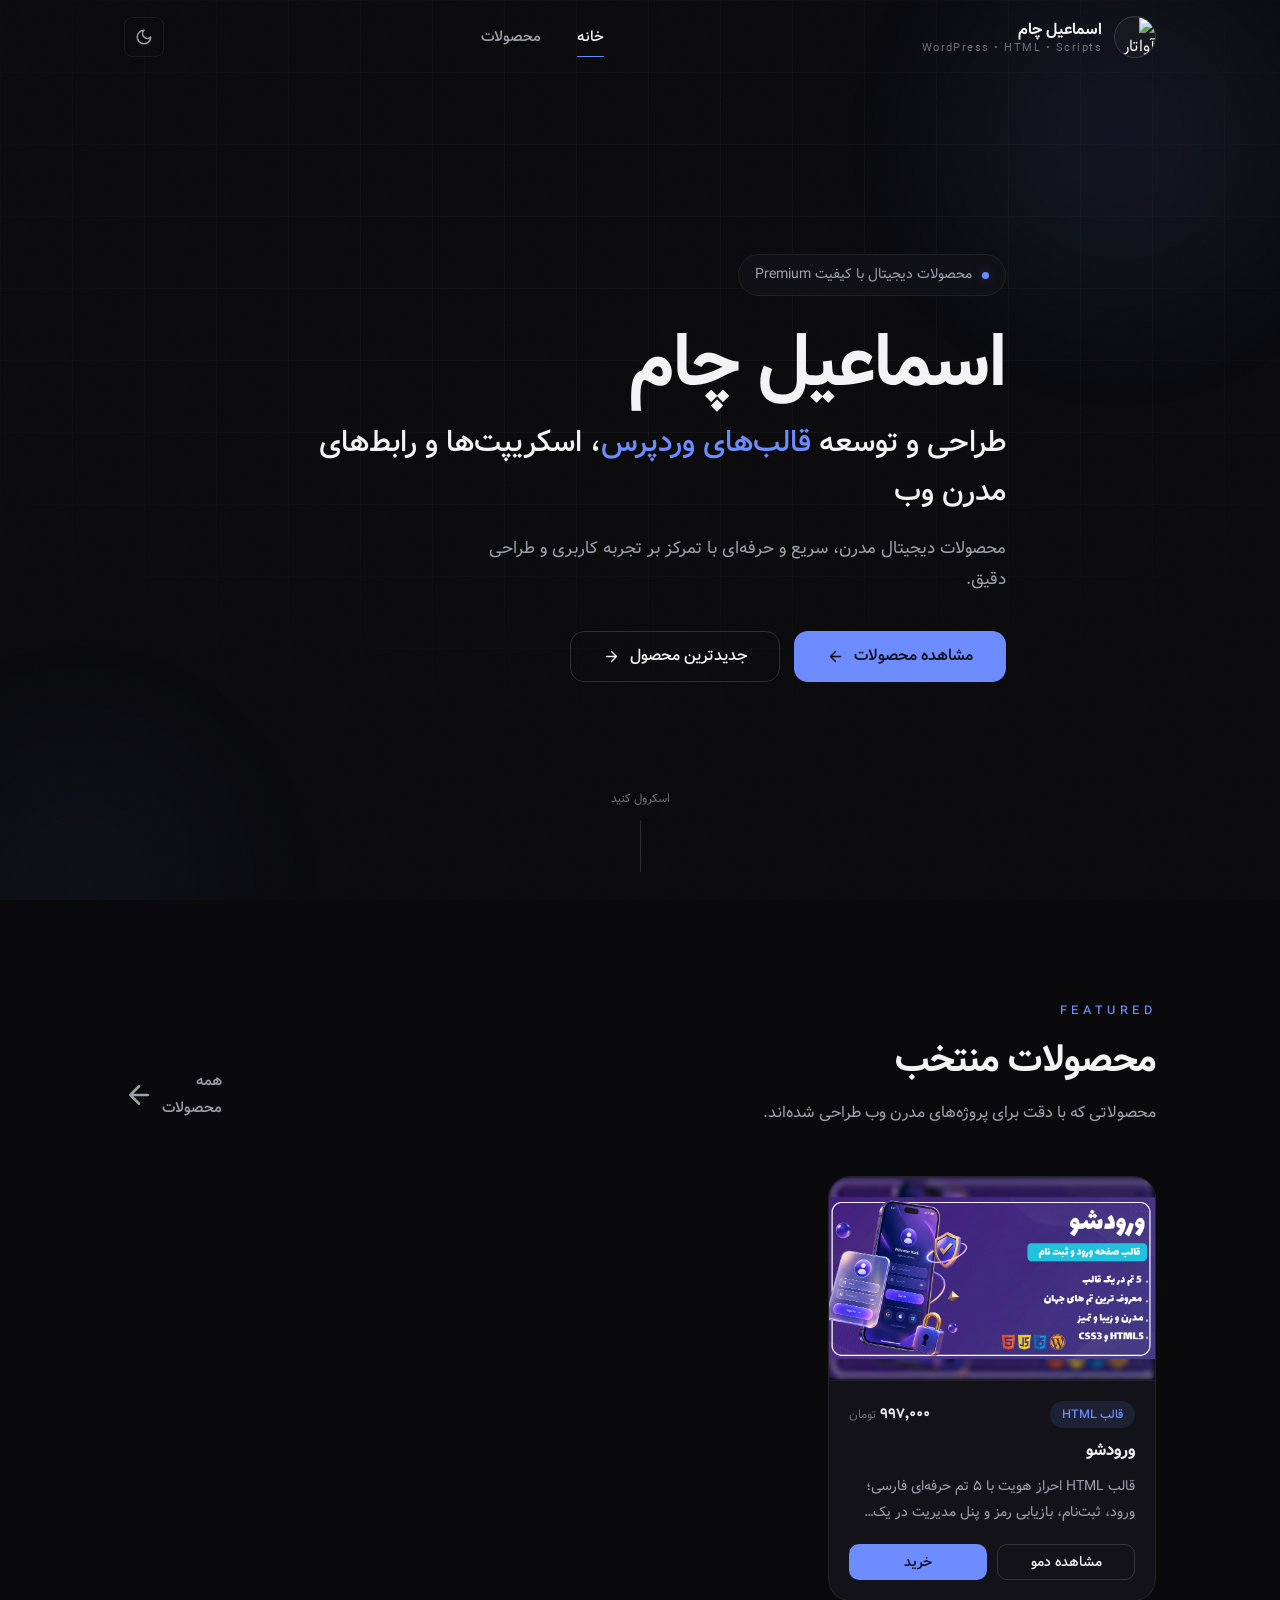
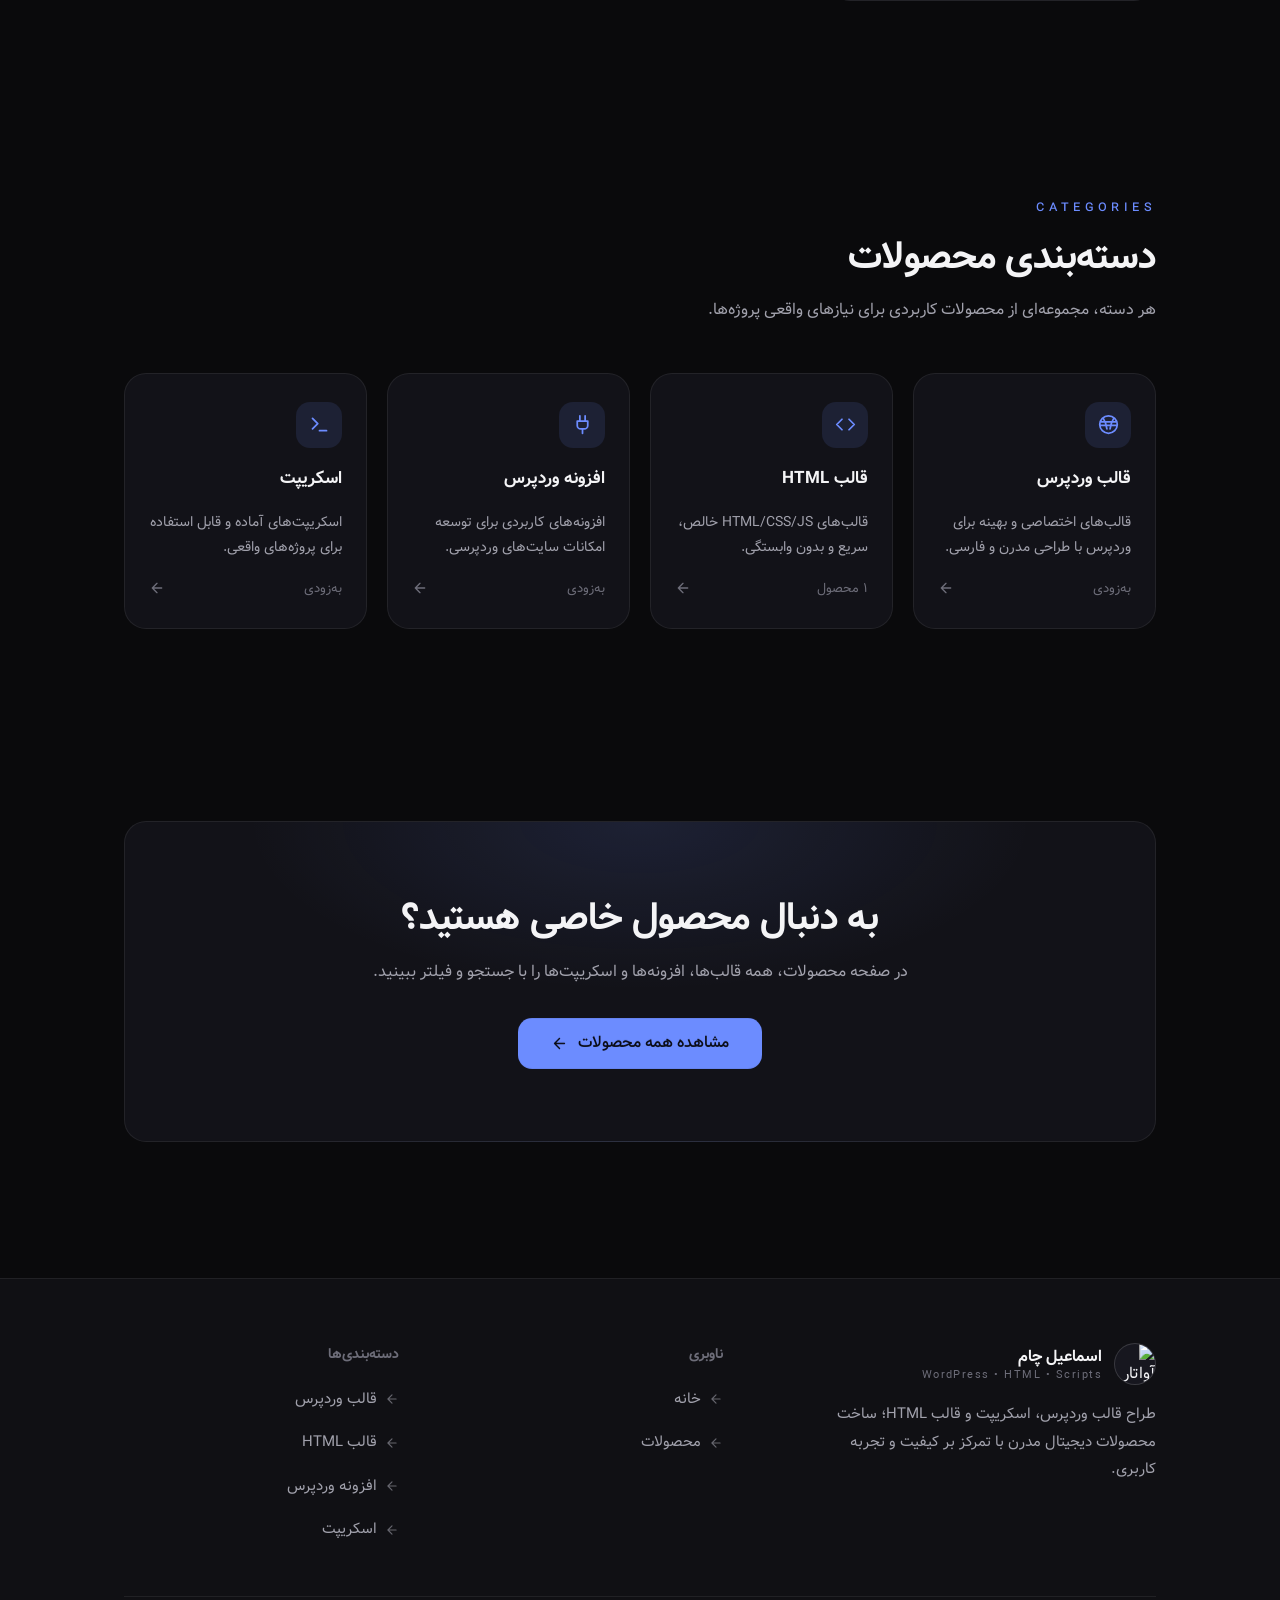
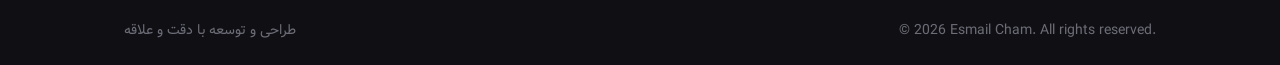
==== index.html @ dacc4146 "Add files via upload" ====
<!DOCTYPE html>
<html lang="fa" dir="rtl" class="no-js">
<head>
  <meta charset="UTF-8">
  <meta name="viewport" content="width=device-width, initial-scale=1.0">
  <title>اسماعیل چام | طراحی قالب وردپرس، قالب HTML و اسکریپت</title>
  <meta name="description" content="اسماعیل چام، طراح و توسعه‌دهنده قالب‌های وردپرس، قالب‌های HTML و اسکریپت‌های حرفه‌ای. محصولات دیجیتال مدرن، سریع و دقیق با تمرکز بر تجربه کاربری.">
  <meta name="keywords" content="قالب وردپرس, قالب HTML, اسکریپت, افزونه وردپرس, اسماعیل چام">
  <link rel="canonical" href="./index.html">

  <meta property="og:type" content="website">
  <meta property="og:title" content="اسماعیل چام | طراحی قالب وردپرس، قالب HTML و اسکریپت">
  <meta property="og:description" content="محصولات دیجیتال مدرن، سریع و حرفه‌ای با تمرکز بر تجربه کاربری و طراحی دقیق.">
  <meta name="twitter:card" content="summary">
  <meta name="twitter:title" content="اسماعیل چام | طراحی قالب وردپرس، قالب HTML و اسکریپت">
  <meta name="twitter:description" content="محصولات دیجیتال مدرن، سریع و حرفه‌ای با تمرکز بر تجربه کاربری و طراحی دقیق.">

  <link rel="icon" href="favicon.ico" sizes="any">
  <link rel="icon" href="assets/icons/favicon.svg" type="image/svg+xml">

  <link rel="stylesheet" href="css/main.css">
  <link rel="stylesheet" href="css/components.css">
  <link rel="stylesheet" href="css/animations.css">
  <link rel="stylesheet" href="css/responsive.css">
</head>
<body>
  <a class="skip-link" href="#main">پرش به محتوای اصلی</a>

  <!-- Loader -->
  <div class="loader" id="loader" aria-hidden="true">
    <div class="loader-logo">
      <span class="mark">ESMAIL CHAM</span>
      <span class="bar"></span>
    </div>
  </div>

  <!-- Header -->
  <header class="site-header">
    <div class="container header-inner">
      <a class="brand" href="index.html" aria-label="اسماعیل چام — صفحه اصلی">
        <span class="brand-avatar">
          <img src="https://uploadkon.ir/uploads/c16e01_26profil.png" alt="آواتار اسماعیل چام" width="42" height="42">
        </span>
        <span class="brand-text">
          <span class="brand-name">اسماعیل چام</span>
          <span class="brand-tag">WordPress &bull; HTML &bull; Scripts</span>
        </span>
      </a>

      <nav class="nav" aria-label="ناوبری اصلی">
        <a class="nav-link" href="index.html" aria-current="page">خانه</a>
        <a class="nav-link" href="products.html">محصولات</a>
      </nav>

      <div class="header-actions">
        <button class="icon-btn theme-toggle" data-theme-toggle aria-label="تغییر حالت روشن و تاریک">
          <svg class="icon-moon" viewBox="0 0 24 24" fill="none" stroke="currentColor" stroke-width="2" stroke-linecap="round" stroke-linejoin="round"><path d="M12 3a6 6 0 0 0 9 9 9 9 0 1 1-9-9Z"/></svg>
          <svg class="icon-sun" viewBox="0 0 24 24" fill="none" stroke="currentColor" stroke-width="2" stroke-linecap="round" stroke-linejoin="round"><circle cx="12" cy="12" r="4"/><path d="M12 2v2M12 20v2M4.9 4.9l1.4 1.4M17.7 17.7l1.4 1.4M2 12h2M20 12h2M4.9 19.1l1.4-1.4M17.7 6.3l1.4-1.4"/></svg>
        </button>
        <button class="icon-btn burger" id="burgerBtn" aria-label="باز کردن منو" aria-expanded="false" aria-controls="mobileMenu">
          <svg viewBox="0 0 24 24" fill="none" stroke="currentColor" stroke-width="2" stroke-linecap="round"><path d="M4 7h16M4 12h16M4 17h10"/></svg>
        </button>
      </div>
    </div>
  </header>

  <!-- Mobile menu -->
  <div class="mobile-menu" id="mobileMenu" role="dialog" aria-modal="true" aria-label="منوی موبایل">
    <button class="icon-btn" id="menuClose" aria-label="بستن منو">
      <svg viewBox="0 0 24 24" fill="none" stroke="currentColor" stroke-width="2" stroke-linecap="round"><path d="M18 6 6 18M6 6l12 12"/></svg>
    </button>
    <nav aria-label="ناوبری موبایل">
      <a class="m-link" style="--i:1" href="index.html" aria-current="page">خانه
        <svg viewBox="0 0 24 24" fill="none" stroke="currentColor" stroke-width="2" stroke-linecap="round" stroke-linejoin="round"><path d="M19 12H5M12 19l-7-7 7-7"/></svg>
      </a>
      <a class="m-link" style="--i:2" href="products.html">محصولات
        <svg viewBox="0 0 24 24" fill="none" stroke="currentColor" stroke-width="2" stroke-linecap="round" stroke-linejoin="round"><path d="M19 12H5M12 19l-7-7 7-7"/></svg>
      </a>
    </nav>
    <div class="mobile-menu-footer">
      <span>WordPress &bull; HTML &bull; Scripts</span>
      <span>&copy; 2026 Esmail Cham</span>
    </div>
  </div>

  <main id="main">
    <!-- Hero -->
    <section class="hero">
      <div class="hero-bg" aria-hidden="true"></div>
      <div class="hero-orb hero-orb--1" aria-hidden="true"></div>
      <div class="hero-orb hero-orb--2" aria-hidden="true"></div>

      <div class="container hero-inner">
        <span class="hero-kicker"><span class="dot"></span> محصولات دیجیتال با کیفیت Premium</span>
        <h1 class="hero-title">اسماعیل چام</h1>
        <p class="hero-headline">طراحی و توسعه <span class="accent">قالب‌های وردپرس</span>، اسکریپت‌ها و رابط‌های مدرن وب</p>
        <p class="hero-desc">محصولات دیجیتال مدرن، سریع و حرفه‌ای با تمرکز بر تجربه کاربری و طراحی دقیق.</p>
        <div class="hero-cta">
          <a class="btn btn-primary btn-lg" href="products.html">
            مشاهده محصولات
            <svg viewBox="0 0 24 24" fill="none" stroke="currentColor" stroke-width="2" stroke-linecap="round" stroke-linejoin="round"><path d="M19 12H5M12 19l-7-7 7-7"/></svg>
          </a>
          <a class="btn btn-ghost btn-lg" href="products.html">
            جدیدترین محصول
            <svg viewBox="0 0 24 24" fill="none" stroke="currentColor" stroke-width="2" stroke-linecap="round" stroke-linejoin="round"><path d="M5 12h14M12 5l7 7-7 7"/></svg>
          </a>
        </div>
      </div>

      <div class="hero-scroll" aria-hidden="true">
        <span>اسکرول کنید</span>
        <span class="line"></span>
      </div>
    </section>

    <!-- Featured products -->
    <section class="section" id="featured">
      <div class="container">
        <div class="section-head">
          <div class="section-head-text">
            <span class="kicker">Featured</span>
            <h2 class="section-title split-heading">محصولات منتخب</h2>
            <p class="section-desc">محصولاتی که با دقت برای پروژه‌های مدرن وب طراحی شده‌اند.</p>
          </div>
          <a class="section-link" href="products.html">
            همه محصولات
            <svg viewBox="0 0 24 24" fill="none" stroke="currentColor" stroke-width="2" stroke-linecap="round" stroke-linejoin="round"><path d="M19 12H5M12 19l-7-7 7-7"/></svg>
          </a>
        </div>
        <div class="products-grid" id="featuredGrid" data-reveal-group></div>
      </div>
    </section>

    <!-- Categories -->
    <section class="section" id="categories">
      <div class="container">
        <div class="section-head">
          <div class="section-head-text">
            <span class="kicker">Categories</span>
            <h2 class="section-title split-heading">دسته‌بندی محصولات</h2>
            <p class="section-desc">هر دسته، مجموعه‌ای از محصولات کاربردی برای نیازهای واقعی پروژه‌ها.</p>
          </div>
        </div>
        <div class="categories-grid" id="categoriesGrid" data-reveal-group></div>
      </div>
    </section>

    <!-- CTA band -->
    <section class="section" id="more">
      <div class="container">
        <div class="cta-band" data-reveal>
          <h2 class="section-title split-heading">به دنبال محصول خاصی هستید؟</h2>
          <p class="section-desc">در صفحه محصولات، همه قالب‌ها، افزونه‌ها و اسکریپت‌ها را با جستجو و فیلتر ببینید.</p>
          <div class="hero-cta">
            <a class="btn btn-primary btn-lg" href="products.html">
              مشاهده همه محصولات
              <svg viewBox="0 0 24 24" fill="none" stroke="currentColor" stroke-width="2" stroke-linecap="round" stroke-linejoin="round"><path d="M19 12H5M12 19l-7-7 7-7"/></svg>
            </a>
          </div>
        </div>
      </div>
    </section>
  </main>

  <!-- Footer -->
  <footer class="site-footer">
    <div class="container">
      <div class="footer-grid">
        <div class="footer-brand">
          <a class="brand" href="index.html">
            <span class="brand-avatar">
              <img src="https://uploadkon.ir/uploads/c16e01_26profil.png" alt="آواتار اسماعیل چام" width="42" height="42" loading="lazy">
            </span>
            <span class="brand-text">
              <span class="brand-name">اسماعیل چام</span>
              <span class="brand-tag">WordPress &bull; HTML &bull; Scripts</span>
            </span>
          </a>
          <p class="footer-desc">طراح قالب وردپرس، اسکریپت و قالب HTML؛ ساخت محصولات دیجیتال مدرن با تمرکز بر کیفیت و تجربه کاربری.</p>
        </div>
        <div>
          <h3 class="footer-title">ناوبری</h3>
          <ul class="footer-list">
            <li><a href="index.html">
              <svg viewBox="0 0 24 24" fill="none" stroke="currentColor" stroke-width="2" stroke-linecap="round" stroke-linejoin="round"><path d="M19 12H5M12 19l-7-7 7-7"/></svg>
              خانه</a></li>
            <li><a href="products.html">
              <svg viewBox="0 0 24 24" fill="none" stroke="currentColor" stroke-width="2" stroke-linecap="round" stroke-linejoin="round"><path d="M19 12H5M12 19l-7-7 7-7"/></svg>
              محصولات</a></li>
          </ul>
        </div>
        <div>
          <h3 class="footer-title">دسته‌بندی‌ها</h3>
          <ul class="footer-list" id="footerCats"></ul>
        </div>
      </div>
      <div class="footer-bottom">
        <span class="footer-copy">&copy; 2026 Esmail Cham. All rights reserved.</span>
        <span>طراحی و توسعه با دقت و علاقه</span>
      </div>
    </div>
  </footer>

  <div class="page-transition" id="pageTransition" aria-hidden="true"></div>

  <script src="https://cdn.jsdelivr.net/npm/gsap@3.12.5/dist/gsap.min.js"></script>
  <script src="https://cdn.jsdelivr.net/npm/gsap@3.12.5/dist/ScrollTrigger.min.js"></script>
  <script src="js/products.js"></script>
  <script src="js/main.js"></script>
  <script src="js/animations.js"></script>
</body>
</html>
---- css/main.css ----
/* ==========================================================================
   اسماعیل چام — main.css
   Design tokens · Reset · Typography · Base layout · Header · Hero · Buttons
   ========================================================================== */

/* ---------- Fonts (local Vazir) ---------- */
@font-face {
  font-family: 'Vazir';
  src: url('../assets/fonts/Vazir-Light.woff2') format('woff2'),
       url('../assets/fonts/Vazir-Light.woff') format('woff');
  font-weight: 300;
  font-style: normal;
  font-display: swap;
}
@font-face {
  font-family: 'Vazir';
  src: url('../assets/fonts/Vazir.woff2') format('woff2'),
       url('../assets/fonts/Vazir.woff') format('woff');
  font-weight: 400;
  font-style: normal;
  font-display: swap;
}
@font-face {
  font-family: 'Vazir';
  src: url('../assets/fonts/Vazir-Medium.woff2') format('woff2'),
       url('../assets/fonts/Vazir-Medium.woff') format('woff');
  font-weight: 500;
  font-style: normal;
  font-display: swap;
}
@font-face {
  font-family: 'Vazir';
  src: url('../assets/fonts/Vazir-Bold.woff2') format('woff2'),
       url('../assets/fonts/Vazir-Bold.woff') format('woff');
  font-weight: 700;
  font-style: normal;
  font-display: swap;
}

/* ---------- Design tokens ---------- */
:root {
  --bg: #0a0a0c;
  --bg-soft: #101014;
  --bg-card: #121218;
  --bg-elevated: #17171f;
  --text: #f4f4f6;
  --text-2: #a1a1ac;
  --text-3: #6d6d79;
  --accent: #6c8cff;
  --accent-strong: #8aa2ff;
  --accent-soft: rgba(108, 140, 255, 0.12);
  --accent-glow: rgba(108, 140, 255, 0.35);
  --on-accent: #0a0b14;
  --border: rgba(255, 255, 255, 0.07);
  --border-strong: rgba(255, 255, 255, 0.15);
  --shadow-1: 0 2px 10px rgba(0, 0, 0, 0.25);
  --shadow-2: 0 24px 48px -20px rgba(0, 0, 0, 0.55);
  --shadow-accent: 0 14px 34px -14px var(--accent-glow);
  --r-sm: 8px;
  --r-md: 14px;
  --r-lg: 22px;
  --r-full: 999px;
  --fast: 160ms;
  --normal: 320ms;
  --slow: 560ms;
  --ease: cubic-bezier(0.22, 1, 0.36, 1);
  --font: 'Vazir', 'Segoe UI', Tahoma, system-ui, sans-serif;
  --container: 1180px;
  --header-h: 76px;
  --color-scheme: dark;
}

[data-theme='light'] {
  --bg: #f5f5f8;
  --bg-soft: #ffffff;
  --bg-card: #ffffff;
  --bg-elevated: #ffffff;
  --text: #17171c;
  --text-2: #565662;
  --text-3: #8b8b96;
  --accent: #4e6ef2;
  --accent-strong: #3b5ce8;
  --accent-soft: rgba(78, 110, 242, 0.1);
  --accent-glow: rgba(78, 110, 242, 0.28);
  --on-accent: #ffffff;
  --border: rgba(18, 18, 26, 0.08);
  --border-strong: rgba(18, 18, 26, 0.16);
  --shadow-1: 0 2px 10px rgba(20, 20, 40, 0.06);
  --shadow-2: 0 24px 48px -22px rgba(20, 20, 40, 0.18);
  --color-scheme: light;
}

/* ---------- Reset ---------- */
*,
*::before,
*::after {
  box-sizing: border-box;
  margin: 0;
  padding: 0;
}

html {
  color-scheme: var(--color-scheme);
  scroll-behavior: smooth;
  -webkit-text-size-adjust: 100%;
}

body {
  font-family: var(--font);
  background: var(--bg);
  color: var(--text);
  line-height: 1.8;
  font-size: 16px;
  min-height: 100vh;
  overflow-x: hidden;
  -webkit-tap-highlight-color: transparent;
  transition: background var(--normal) var(--ease), color var(--normal) var(--ease);
}

/* لنگرها زیر هدر ثابت نیفتند (موبایل/دسکتاپ) */
[id] {
  scroll-margin-top: calc(var(--header-h) + 16px);
}

img,
svg,
video {
  display: block;
  max-width: 100%;
}

a {
  color: inherit;
  text-decoration: none;
}

ul,
ol {
  list-style: none;
}

button {
  font: inherit;
  color: inherit;
  background: none;
  border: none;
  cursor: pointer;
}

input,
select,
textarea {
  font: inherit;
  color: inherit;
}

::selection {
  background: var(--accent);
  color: var(--on-accent);
}

:focus-visible {
  outline: 2px solid var(--accent);
  outline-offset: 3px;
  border-radius: 4px;
}

::-webkit-scrollbar {
  width: 12px;
}
::-webkit-scrollbar-track {
  background: var(--bg);
}
::-webkit-scrollbar-thumb {
  background: var(--bg-elevated);
  border-radius: var(--r-full);
  border: 3px solid var(--bg);
}
::-webkit-scrollbar-thumb:hover {
  background: var(--border-strong);
}

html {
  scrollbar-width: auto;
  scrollbar-color: var(--bg-elevated) var(--bg);
}

/* ---------- Subtle film grain over the whole site ---------- */
body::after {
  content: '';
  position: fixed;
  inset: 0;
  z-index: 2000;
  pointer-events: none;
  opacity: 0.05;
  background-image: url("data:image/svg+xml,%3Csvg xmlns='http://www.w3.org/2000/svg' width='160' height='160'%3E%3Cfilter id='n'%3E%3CfeTurbulence type='fractalNoise' baseFrequency='0.9' numOctaves='2' stitchTiles='stitch'/%3E%3C/filter%3E%3Crect width='100%25' height='100%25' filter='url(%23n)' opacity='0.5'/%3E%3C/svg%3E");
}

/* ---------- Layout utilities ---------- */
.container {
  width: 100%;
  max-width: var(--container);
  margin-inline: auto;
  padding-inline: 24px;
}

.section {
  padding-block: 96px;
  position: relative;
}

.section-head {
  display: flex;
  align-items: flex-end;
  justify-content: space-between;
  gap: 24px;
  margin-bottom: 48px;
}

.section-head-text {
  max-width: 560px;
}

.kicker {
  display: inline-block;
  direction: ltr;
  font-size: 0.72rem;
  font-weight: 500;
  letter-spacing: 0.38em;
  text-transform: uppercase;
  color: var(--accent);
  margin-bottom: 14px;
}

.section-title {
  font-size: clamp(1.55rem, 3.2vw, 2.35rem);
  font-weight: 700;
  line-height: 1.35;
  letter-spacing: -0.01em;
}

.section-desc {
  margin-top: 12px;
  color: var(--text-2);
  font-size: 1.02rem;
}

.section-link {
  display: inline-flex;
  align-items: center;
  gap: 8px;
  flex-shrink: 0;
  color: var(--text-2);
  font-size: 0.95rem;
  font-weight: 500;
  transition: color var(--fast) var(--ease);
  padding-bottom: 4px;
  border-bottom: 1px solid transparent;
}

.section-link svg {
  transition: transform var(--normal) var(--ease);
}

.section-link:hover {
  color: var(--text);
  border-bottom-color: var(--border-strong);
}

.section-link:hover svg {
  transform: translateX(-4px);
}

.skip-link {
  position: fixed;
  top: -60px;
  right: 16px;
  z-index: 10000;
  background: var(--accent);
  color: var(--on-accent);
  padding: 10px 18px;
  border-radius: var(--r-sm);
  font-weight: 500;
  transition: top var(--fast) var(--ease);
}

.skip-link:focus {
  top: 12px;
}

/* ---------- Header ---------- */
.site-header {
  position: fixed;
  inset-inline: 0;
  top: 0;
  z-index: 900;
  height: var(--header-h);
  display: flex;
  align-items: center;
  border-bottom: 1px solid transparent;
  transition: background var(--normal) var(--ease), border-color var(--normal) var(--ease), backdrop-filter var(--normal);
}

.site-header.is-scrolled {
  background: color-mix(in srgb, var(--bg) 82%, transparent);
  -webkit-backdrop-filter: blur(16px);
  backdrop-filter: blur(16px);
  border-bottom-color: var(--border);
}

.header-inner {
  display: flex;
  align-items: center;
  justify-content: space-between;
  gap: 24px;
}

.brand {
  display: inline-flex;
  align-items: center;
  gap: 12px;
  min-width: 0;
}

.brand-avatar {
  width: 42px;
  height: 42px;
  border-radius: var(--r-full);
  overflow: hidden;
  border: 1px solid var(--border-strong);
  flex-shrink: 0;
  background: var(--bg-elevated);
  transition: border-color var(--normal) var(--ease), box-shadow var(--normal) var(--ease);
}

.brand:hover .brand-avatar {
  border-color: var(--accent);
  box-shadow: var(--shadow-accent);
}

.brand-avatar img {
  width: 100%;
  height: 100%;
  object-fit: cover;
}

.brand-text {
  display: flex;
  flex-direction: column;
  line-height: 1.4;
  min-width: 0;
}

.brand-name {
  font-weight: 700;
  font-size: 1rem;
  white-space: nowrap;
}

.brand-tag {
  direction: ltr;
  font-size: 0.66rem;
  letter-spacing: 0.14em;
  color: var(--text-3);
  white-space: nowrap;
}

.nav {
  display: flex;
  align-items: center;
  gap: 8px;
}

.nav-link {
  position: relative;
  padding: 8px 14px;
  font-size: 0.95rem;
  font-weight: 500;
  color: var(--text-2);
  border-radius: var(--r-sm);
  transition: color var(--fast) var(--ease);
}

.nav-link::after {
  content: '';
  position: absolute;
  bottom: 2px;
  inset-inline: 14px;
  height: 1.5px;
  background: var(--accent);
  border-radius: 2px;
  transform: scaleX(0);
  transform-origin: right;
  transition: transform var(--normal) var(--ease);
}

.nav-link:hover {
  color: var(--text);
}

.nav-link:hover::after,
.nav-link[aria-current='page']::after {
  transform: scaleX(1);
}

.nav-link[aria-current='page'] {
  color: var(--text);
}

.header-actions {
  display: flex;
  align-items: center;
  gap: 10px;
}

.icon-btn {
  width: 40px;
  height: 40px;
  display: grid;
  place-items: center;
  border-radius: var(--r-sm);
  border: 1px solid var(--border);
  color: var(--text-2);
  background: transparent;
  transition: color var(--fast) var(--ease), border-color var(--fast) var(--ease), background var(--fast) var(--ease), transform var(--fast) var(--ease);
}

.icon-btn:hover {
  color: var(--text);
  border-color: var(--border-strong);
  background: var(--accent-soft);
  transform: translateY(-1px);
}

.icon-btn svg {
  width: 18px;
  height: 18px;
}

.theme-toggle .icon-sun { display: none; }
.theme-toggle .icon-moon { display: block; }
[data-theme='light'] .theme-toggle .icon-sun { display: block; }
[data-theme='light'] .theme-toggle .icon-moon { display: none; }

.burger {
  display: none;
}

/* ---------- Hero ---------- */
.hero {
  position: relative;
  min-height: max(680px, 100svh);
  display: flex;
  align-items: center;
  padding-top: calc(var(--header-h) + 32px);
  padding-bottom: 72px;
  overflow: hidden;
}

.hero-bg {
  position: absolute;
  inset: 0;
  background-image:
    linear-gradient(var(--border) 1px, transparent 1px),
    linear-gradient(90deg, var(--border) 1px, transparent 1px);
  background-size: 72px 72px;
  -webkit-mask-image: radial-gradient(ellipse 90% 70% at 50% 30%, #000 20%, transparent 75%);
  mask-image: radial-gradient(ellipse 90% 70% at 50% 30%, #000 20%, transparent 75%);
  opacity: 0.55;
  pointer-events: none;
}

.hero-orb {
  position: absolute;
  width: 560px;
  height: 560px;
  border-radius: 50%;
  background: radial-gradient(circle, var(--accent-soft) 0%, transparent 65%);
  filter: blur(50px);
  top: -140px;
  inset-inline-start: -120px;
  pointer-events: none;
  opacity: 0.9;
}

.hero-orb--2 {
  top: auto;
  bottom: -220px;
  inset-inline-start: auto;
  inset-inline-end: -160px;
  width: 480px;
  height: 480px;
  opacity: 0.55;
}

.hero-inner {
  position: relative;
  z-index: 2;
  max-width: 780px;
}

.hero-kicker {
  display: inline-flex;
  align-items: center;
  gap: 10px;
  padding: 8px 16px;
  border: 1px solid var(--border);
  border-radius: var(--r-full);
  background: color-mix(in srgb, var(--bg-card) 70%, transparent);
  -webkit-backdrop-filter: blur(8px);
  backdrop-filter: blur(8px);
  color: var(--text-2);
  font-size: 0.85rem;
  margin-bottom: 28px;
}

.hero-kicker .dot {
  width: 7px;
  height: 7px;
  border-radius: 50%;
  background: var(--accent);
  box-shadow: 0 0 12px var(--accent-glow);
  animation: pulse-dot 2.6s ease-in-out infinite;
}

.hero-title {
  font-size: clamp(2.6rem, 7vw, 4.6rem);
  font-weight: 700;
  line-height: 1.15;
  letter-spacing: -0.015em;
  margin-bottom: 10px;
}

.hero-headline {
  font-size: clamp(1.25rem, 3vw, 1.9rem);
  font-weight: 500;
  line-height: 1.6;
  color: var(--text);
  margin-bottom: 18px;
}

.hero-headline .accent {
  color: var(--accent);
}

.hero-desc {
  max-width: 560px;
  color: var(--text-2);
  font-size: 1.06rem;
  margin-bottom: 36px;
}

.hero-cta {
  display: flex;
  align-items: center;
  flex-wrap: wrap;
  gap: 14px;
}

.hero-scroll {
  position: absolute;
  bottom: 28px;
  inset-inline: 0;
  margin-inline: auto;
  width: fit-content;
  display: flex;
  flex-direction: column;
  align-items: center;
  gap: 10px;
  color: var(--text-3);
  font-size: 0.75rem;
  z-index: 2;
}

.hero-scroll .line {
  width: 1px;
  height: 52px;
  background: var(--border-strong);
  position: relative;
  overflow: hidden;
  border-radius: 2px;
}

.hero-scroll .line::after {
  content: '';
  position: absolute;
  top: -40%;
  inset-inline: 0;
  height: 40%;
  background: var(--accent);
  border-radius: 2px;
  animation: scroll-hint 2.4s var(--ease) infinite;
}

/* ---------- Buttons ---------- */
.btn {
  position: relative;
  display: inline-flex;
  align-items: center;
  justify-content: center;
  gap: 10px;
  padding: 13px 26px;
  border-radius: var(--r-md);
  font-weight: 500;
  font-size: 0.98rem;
  line-height: 1;
  border: 1px solid transparent;
  transition: transform var(--fast) var(--ease), background var(--fast) var(--ease), border-color var(--fast) var(--ease), box-shadow var(--normal) var(--ease), color var(--fast) var(--ease);
  will-change: transform;
}

.btn svg {
  width: 17px;
  height: 17px;
  transition: transform var(--normal) var(--ease);
}

.btn:hover svg {
  transform: translateX(-4px);
}

.btn:active {
  transform: translateY(0) scale(0.98);
}

.btn-primary {
  background: var(--accent);
  color: var(--on-accent);
}

.btn-primary:hover {
  background: var(--accent-strong);
  transform: translateY(-2px);
  box-shadow: var(--shadow-accent);
}

.btn-ghost {
  border-color: var(--border-strong);
  color: var(--text);
  background: transparent;
}

.btn-ghost:hover {
  border-color: var(--accent);
  color: var(--accent);
  background: var(--accent-soft);
  transform: translateY(-2px);
}

.btn-sm {
  padding: 10px 18px;
  font-size: 0.88rem;
  border-radius: 10px;
}

.btn-lg {
  padding: 16px 32px;
  font-size: 1.02rem;
}

.btn-block {
  width: 100%;
}

/* ---------- Footer ---------- */
.site-footer {
  border-top: 1px solid var(--border);
  background: var(--bg-soft);
  margin-top: 40px;
}

.footer-grid {
  display: grid;
  grid-template-columns: 1.4fr 1fr 1fr;
  gap: 48px;
  padding-block: 64px 48px;
}

.footer-brand .brand {
  margin-bottom: 16px;
}

.footer-desc {
  color: var(--text-2);
  font-size: 0.95rem;
  max-width: 340px;
}

.footer-title {
  font-size: 0.85rem;
  font-weight: 700;
  color: var(--text-3);
  margin-bottom: 18px;
}

.footer-list {
  display: flex;
  flex-direction: column;
  gap: 12px;
}

.footer-list a {
  display: inline-flex;
  align-items: center;
  gap: 8px;
  color: var(--text-2);
  font-size: 0.95rem;
  width: fit-content;
  transition: color var(--fast) var(--ease);
}

.footer-list a:hover {
  color: var(--accent);
}

.footer-list a svg {
  width: 14px;
  height: 14px;
  opacity: 0.6;
}

.footer-bottom {
  display: flex;
  align-items: center;
  justify-content: space-between;
  gap: 16px;
  flex-wrap: wrap;
  padding-block: 22px;
  border-top: 1px solid var(--border);
  color: var(--text-3);
  font-size: 0.85rem;
}

.footer-copy {
  direction: ltr;
}
---- css/components.css ----
/* ==========================================================================
   اسماعیل چام — components.css
   Cards · Products · Categories · Filters · Search · Detail page · Menu · Cursor · Loader
   ========================================================================== */

/* ---------- Product cards ---------- */
.products-grid {
  display: grid;
  grid-template-columns: repeat(auto-fill, minmax(258px, 1fr));
  gap: 24px;
}

.product-card {
  display: flex;
  flex-direction: column;
  background: var(--bg-card);
  border: 1px solid var(--border);
  border-radius: var(--r-lg);
  overflow: hidden;
  transition: transform var(--normal) var(--ease), border-color var(--normal) var(--ease), box-shadow var(--normal) var(--ease);
}

.product-card:hover {
  transform: translateY(-6px) scale(1.01);
  border-color: var(--border-strong);
  box-shadow: var(--shadow-2);
}

.card-media {
  position: relative;
  aspect-ratio: 16 / 10;
  overflow: hidden;
  background: var(--bg-soft);
  border-bottom: 1px solid var(--border);
}

.card-media img {
  width: 100%;
  height: 100%;
  object-fit: cover;
  transition: transform var(--slow) var(--ease);
}

.product-card:hover .card-media img {
  transform: scale(1.05);
}

.card-media::after {
  content: '';
  position: absolute;
  inset: 0;
  background: linear-gradient(to top, rgba(10, 10, 14, 0.4), transparent 45%);
  opacity: 0;
  transition: opacity var(--normal) var(--ease);
  pointer-events: none;
}

.product-card:hover .card-media::after {
  opacity: 1;
}

.card-arrow {
  position: absolute;
  bottom: 14px;
  inset-inline-start: 14px;
  width: 36px;
  height: 36px;
  display: grid;
  place-items: center;
  border-radius: var(--r-full);
  background: color-mix(in srgb, var(--bg) 75%, transparent);
  -webkit-backdrop-filter: blur(8px);
  backdrop-filter: blur(8px);
  border: 1px solid var(--border-strong);
  color: var(--text);
  opacity: 0;
  transform: translateY(8px);
  transition: opacity var(--normal) var(--ease), transform var(--normal) var(--ease);
}

.card-arrow svg {
  width: 16px;
  height: 16px;
}

.product-card:hover .card-arrow {
  opacity: 1;
  transform: translateY(0);
}

.card-body {
  display: flex;
  flex-direction: column;
  flex: 1;
  gap: 10px;
  padding: 20px;
}

.card-meta {
  display: flex;
  align-items: center;
  justify-content: space-between;
  gap: 12px;
}

.chip {
  display: inline-flex;
  align-items: center;
  padding: 4px 12px;
  border-radius: var(--r-full);
  background: var(--accent-soft);
  color: var(--accent);
  font-size: 0.76rem;
  font-weight: 500;
  line-height: 1.6;
  white-space: nowrap;
}

.card-price {
  font-size: 0.88rem;
  font-weight: 700;
  color: var(--text);
  white-space: nowrap;
}

.card-price .unit {
  color: var(--text-3);
  font-weight: 400;
  font-size: 0.76rem;
}

.card-price.is-free {
  color: #3ecf8e;
}

.card-title {
  font-size: 1.08rem;
  font-weight: 700;
  line-height: 1.5;
}

.card-title a {
  transition: color var(--fast) var(--ease);
}

.card-title a:hover {
  color: var(--accent);
}

.card-desc {
  color: var(--text-2);
  font-size: 0.9rem;
  line-height: 1.8;
  flex: 1;
  display: -webkit-box;
  -webkit-line-clamp: 2;
  -webkit-box-orient: vertical;
  overflow: hidden;
}

.card-actions {
  display: flex;
  gap: 10px;
  margin-top: 8px;
}

.card-actions .btn {
  flex: 1;
}

/* ---------- Category cards ---------- */
.categories-grid {
  display: grid;
  grid-template-columns: repeat(4, 1fr);
  gap: 20px;
}

.category-card {
  position: relative;
  display: flex;
  flex-direction: column;
  gap: 16px;
  padding: 28px 24px;
  background: var(--bg-card);
  border: 1px solid var(--border);
  border-radius: var(--r-lg);
  overflow: hidden;
  transition: transform var(--normal) var(--ease), border-color var(--normal) var(--ease), box-shadow var(--normal) var(--ease);
}

.category-card::before {
  content: '';
  position: absolute;
  inset: 0;
  background: radial-gradient(420px 180px at 80% 0%, var(--accent-soft), transparent 70%);
  opacity: 0;
  transition: opacity var(--normal) var(--ease);
  pointer-events: none;
}

.category-card:hover {
  transform: translateY(-4px);
  border-color: var(--border-strong);
  box-shadow: var(--shadow-2);
}

.category-card:hover::before {
  opacity: 1;
}

.category-icon {
  width: 46px;
  height: 46px;
  display: grid;
  place-items: center;
  border-radius: var(--r-md);
  background: var(--accent-soft);
  color: var(--accent);
  transition: transform var(--normal) var(--ease);
}

.category-icon svg {
  width: 21px;
  height: 21px;
}

.category-card:hover .category-icon {
  transform: translateY(-3px) rotate(-4deg);
}

.category-name {
  font-size: 1.05rem;
  font-weight: 700;
}

.category-desc {
  color: var(--text-2);
  font-size: 0.88rem;
  flex: 1;
}

.category-foot {
  display: flex;
  align-items: center;
  justify-content: space-between;
  color: var(--text-3);
  font-size: 0.82rem;
}

.category-foot svg {
  width: 16px;
  height: 16px;
  transition: transform var(--normal) var(--ease);
}

.category-card:hover .category-foot svg {
  transform: translateX(-4px);
  color: var(--accent);
}

/* ---------- CTA band ---------- */
.cta-band {
  border: 1px solid var(--border);
  border-radius: var(--r-lg);
  background:
    radial-gradient(560px 240px at 50% 0%, var(--accent-soft), transparent 70%),
    var(--bg-card);
  padding: 72px 32px;
  text-align: center;
  overflow: hidden;
}

.cta-band .section-desc {
  margin-inline: auto;
}

.cta-band .hero-cta {
  justify-content: center;
  margin-top: 32px;
}

/* ---------- Filters / search / sort ---------- */
.toolbar {
  display: flex;
  flex-direction: column;
  gap: 16px;
  margin-bottom: 40px;
}

.toolbar-row {
  display: flex;
  align-items: center;
  gap: 12px;
  flex-wrap: wrap;
}

.search-box {
  position: relative;
  flex: 1;
  min-width: 220px;
  max-width: 380px;
}

.search-box svg {
  position: absolute;
  top: 50%;
  inset-inline-start: 14px;
  transform: translateY(-50%);
  width: 17px;
  height: 17px;
  color: var(--text-3);
  pointer-events: none;
  transition: color var(--fast) var(--ease);
}

.search-box input {
  width: 100%;
  padding: 12px 42px;
  background: var(--bg-card);
  border: 1px solid var(--border);
  border-radius: var(--r-md);
  color: var(--text);
  font-size: 0.93rem;
  transition: border-color var(--fast) var(--ease), box-shadow var(--fast) var(--ease);
}

.search-box input::placeholder {
  color: var(--text-3);
}

.search-box input:focus {
  outline: none;
  border-color: var(--accent);
  box-shadow: 0 0 0 3px var(--accent-soft);
}

.search-box:focus-within svg {
  color: var(--accent);
}

.filter-group {
  display: flex;
  align-items: center;
  gap: 8px;
  flex-wrap: wrap;
}

.filter-label {
  color: var(--text-3);
  font-size: 0.82rem;
  margin-inline-end: 4px;
  white-space: nowrap;
}

.filter-btn {
  padding: 8px 16px;
  border-radius: var(--r-full);
  border: 1px solid var(--border);
  color: var(--text-2);
  font-size: 0.85rem;
  background: transparent;
  transition: color var(--fast) var(--ease), border-color var(--fast) var(--ease), background var(--fast) var(--ease), transform var(--fast) var(--ease);
}

.filter-btn:hover {
  color: var(--text);
  border-color: var(--border-strong);
  transform: translateY(-1px);
}

.filter-btn.is-active {
  color: var(--accent);
  border-color: var(--accent);
  background: var(--accent-soft);
  font-weight: 500;
}

.sort-box {
  position: relative;
  margin-inline-start: auto;
}

.sort-box select {
  appearance: none;
  -webkit-appearance: none;
  padding: 11px 16px;
  padding-inline-end: 40px;
  background: var(--bg-card);
  border: 1px solid var(--border);
  border-radius: var(--r-md);
  color: var(--text);
  font-size: 0.88rem;
  cursor: pointer;
  transition: border-color var(--fast) var(--ease);
}

.sort-box select:hover,
.sort-box select:focus {
  outline: none;
  border-color: var(--accent);
}

.sort-box svg {
  position: absolute;
  top: 50%;
  inset-inline-end: 14px;
  transform: translateY(-50%);
  width: 15px;
  height: 15px;
  color: var(--text-3);
  pointer-events: none;
}

.results-count {
  color: var(--text-3);
  font-size: 0.85rem;
}

.results-count strong {
  color: var(--text);
}

/* ---------- Empty state ---------- */
.empty-state {
  display: none;
  flex-direction: column;
  align-items: center;
  gap: 14px;
  text-align: center;
  padding: 80px 24px;
  border: 1px dashed var(--border-strong);
  border-radius: var(--r-lg);
}

.empty-state.is-visible {
  display: flex;
}

.empty-state .icon {
  width: 56px;
  height: 56px;
  display: grid;
  place-items: center;
  border-radius: var(--r-full);
  background: var(--accent-soft);
  color: var(--accent);
}

.empty-state .icon svg {
  width: 24px;
  height: 24px;
}

.empty-state h3 {
  font-size: 1.1rem;
}

.empty-state p {
  color: var(--text-2);
  font-size: 0.92rem;
}

/* ---------- Theme showcase (product page) ---------- */
.theme-grid {
  display: grid;
  grid-template-columns: repeat(3, 1fr);
  gap: 20px;
}

.theme-card {
  background: var(--bg-card);
  border: 1px solid var(--border);
  border-radius: var(--r-lg);
  overflow: hidden;
  transition: transform var(--normal) var(--ease), border-color var(--normal) var(--ease), box-shadow var(--normal) var(--ease);
}

.theme-card:hover {
  transform: translateY(-6px);
  border-color: var(--border-strong);
  box-shadow: var(--shadow-2);
}

.theme-card img {
  width: 100%;
  aspect-ratio: 8 / 5;
  object-fit: cover;
  object-position: top;
  border-bottom: 1px solid var(--border);
  transition: transform var(--slow) var(--ease);
}

.theme-card:hover img {
  transform: scale(1.03);
}

.theme-card-body {
  padding: 18px 20px 20px;
}

.theme-card-body h3 {
  font-size: 1rem;
  font-weight: 700;
  margin-bottom: 6px;
}

.theme-card-body p {
  color: var(--text-2);
  font-size: 0.86rem;
  line-height: 1.8;
}

/* ---------- Product detail page ---------- */
.breadcrumb {
  display: flex;
  align-items: center;
  gap: 10px;
  padding-top: calc(var(--header-h) + 32px);
  color: var(--text-3);
  font-size: 0.85rem;
}

.breadcrumb a {
  transition: color var(--fast) var(--ease);
}

.breadcrumb a:hover {
  color: var(--accent);
}

.breadcrumb .sep {
  opacity: 0.5;
}

.breadcrumb [aria-current='page'] {
  color: var(--text-2);
}

.product-hero {
  display: grid;
  grid-template-columns: 1.12fr 0.88fr;
  gap: 48px;
  align-items: start;
  padding-block: 40px 24px;
}

.product-gallery-main {
  position: relative;
  aspect-ratio: 16 / 10;
  border: 1px solid var(--border);
  border-radius: var(--r-lg);
  overflow: hidden;
  background: var(--bg-soft);
}

.product-gallery-main img {
  width: 100%;
  height: 100%;
  object-fit: cover;
}

.product-thumbs {
  display: grid;
  grid-template-columns: repeat(3, 1fr);
  gap: 12px;
  margin-top: 12px;
}

.product-thumbs button {
  aspect-ratio: 16 / 10;
  border-radius: var(--r-sm);
  overflow: hidden;
  border: 1px solid var(--border);
  opacity: 0.55;
  transition: opacity var(--fast) var(--ease), border-color var(--fast) var(--ease), transform var(--fast) var(--ease);
  padding: 0;
  background: var(--bg-soft);
}

.product-thumbs button img {
  width: 100%;
  height: 100%;
  object-fit: cover;
}

.product-thumbs button:hover {
  opacity: 0.85;
  transform: translateY(-2px);
}

.product-thumbs button.is-active {
  opacity: 1;
  border-color: var(--accent);
}

.product-info {
  position: sticky;
  top: calc(var(--header-h) + 24px);
  display: flex;
  flex-direction: column;
  gap: 16px;
}

.product-info .chip {
  width: fit-content;
}

.product-title {
  font-size: clamp(1.5rem, 3vw, 2.1rem);
  font-weight: 700;
  line-height: 1.4;
}

.product-short {
  color: var(--text-2);
  font-size: 1rem;
}

.product-meta {
  display: grid;
  grid-template-columns: repeat(3, 1fr);
  border: 1px solid var(--border);
  border-radius: var(--r-md);
  overflow: hidden;
  background: var(--bg-card);
}

.product-meta > div {
  padding: 14px 16px;
  display: flex;
  flex-direction: column;
  gap: 2px;
}

.product-meta > div + div {
  border-inline-start: 1px solid var(--border);
}

.product-meta dt {
  font-size: 0.75rem;
  color: var(--text-3);
}

.product-meta dd {
  font-size: 0.92rem;
  font-weight: 700;
}

.product-meta dd .unit {
  font-weight: 400;
  font-size: 0.75rem;
  color: var(--text-3);
}

.product-meta dd.is-free {
  color: #3ecf8e;
}

.product-actions {
  display: flex;
  flex-direction: column;
  gap: 12px;
}

.product-actions--narrow {
  max-width: 420px;
}

@media (max-width: 767px) {
  .product-actions--narrow {
    max-width: none;
  }
}

.product-tags {
  display: flex;
  flex-wrap: wrap;
  gap: 8px;
}

.tag {
  padding: 5px 12px;
  border-radius: var(--r-full);
  border: 1px solid var(--border);
  color: var(--text-3);
  font-size: 0.78rem;
  transition: color var(--fast) var(--ease), border-color var(--fast) var(--ease);
}

.tag:hover {
  color: var(--text-2);
  border-color: var(--border-strong);
}

.product-sections {
  display: flex;
  flex-direction: column;
  gap: 56px;
  padding-block: 48px 24px;
}

.product-section h2 {
  font-size: 1.3rem;
  font-weight: 700;
  margin-bottom: 20px;
  display: flex;
  align-items: center;
  gap: 12px;
}

.product-section h2::before {
  content: '';
  width: 4px;
  height: 22px;
  border-radius: 2px;
  background: var(--accent);
}

.product-long {
  color: var(--text-2);
  max-width: 760px;
}

.feature-list {
  display: grid;
  grid-template-columns: repeat(2, 1fr);
  gap: 14px 32px;
  max-width: 820px;
}

.feature-list li {
  display: flex;
  align-items: flex-start;
  gap: 12px;
  color: var(--text-2);
  font-size: 0.95rem;
  padding-bottom: 14px;
  border-bottom: 1px solid var(--border);
}

.feature-list li svg {
  width: 18px;
  height: 18px;
  color: var(--accent);
  flex-shrink: 0;
  margin-top: 5px;
}

.tech-list {
  display: flex;
  flex-wrap: wrap;
  gap: 10px;
}

.tech-list .tag {
  padding: 8px 16px;
  font-size: 0.85rem;
  color: var(--text-2);
  background: var(--bg-card);
}

/* ---------- Mobile menu ---------- */
.mobile-menu {
  position: fixed;
  inset: 0;
  z-index: 950;
  background: color-mix(in srgb, var(--bg) 92%, transparent);
  -webkit-backdrop-filter: blur(20px);
  backdrop-filter: blur(20px);
  display: flex;
  flex-direction: column;
  padding: calc(var(--header-h) + 24px) 24px 40px;
  opacity: 0;
  visibility: hidden;
  transition: opacity var(--normal) var(--ease), visibility var(--normal);
}

.mobile-menu.is-open {
  opacity: 1;
  visibility: visible;
}

.mobile-menu nav {
  display: flex;
  flex-direction: column;
  gap: 8px;
}

.mobile-menu .m-link {
  display: flex;
  align-items: center;
  justify-content: space-between;
  padding: 18px 4px;
  font-size: 1.5rem;
  font-weight: 700;
  border-bottom: 1px solid var(--border);
  color: var(--text);
  opacity: 0;
  transform: translateY(14px);
  transition: opacity var(--slow) var(--ease), transform var(--slow) var(--ease);
  transition-delay: 0s;
}

.mobile-menu .m-link svg {
  width: 20px;
  height: 20px;
  color: var(--text-3);
}

.mobile-menu.is-open .m-link {
  opacity: 1;
  transform: translateY(0);
  transition-delay: calc(0.06s * var(--i, 0) + 0.1s);
}

.mobile-menu .m-link[aria-current='page'] {
  color: var(--accent);
}

.mobile-menu-footer {
  margin-top: auto;
  display: flex;
  flex-direction: column;
  gap: 16px;
  color: var(--text-3);
  font-size: 0.85rem;
  opacity: 0;
  transform: translateY(14px);
  transition: opacity var(--slow) var(--ease), transform var(--slow) var(--ease);
}

.mobile-menu.is-open .mobile-menu-footer {
  opacity: 1;
  transform: translateY(0);
  transition-delay: 0.3s;
}

body.menu-open {
  overflow: hidden;
}

/* ---------- Custom cursor (desktop) ---------- */
.cursor-dot,
.cursor-ring {
  position: fixed;
  top: 0;
  left: 0;
  z-index: 10000;
  pointer-events: none;
  border-radius: 50%;
  opacity: 0;
  transform: translate(-50%, -50%);
}

.cursor-dot {
  width: 7px;
  height: 7px;
  background: var(--accent);
}

.cursor-ring {
  width: 36px;
  height: 36px;
  border: 1px solid var(--border-strong);
  transition: width var(--fast) var(--ease), height var(--fast) var(--ease), border-color var(--fast) var(--ease), background var(--fast) var(--ease);
}

.cursor-ring.is-hover {
  width: 52px;
  height: 52px;
  border-color: var(--accent);
  background: var(--accent-soft);
}

.cursor-ring.is-down {
  width: 30px;
  height: 30px;
}

/* ---------- Loader & page transition ---------- */
.loader {
  position: fixed;
  inset: 0;
  z-index: 9998;
  display: grid;
  place-items: center;
  background: var(--bg);
  transition: opacity var(--normal) var(--ease), visibility var(--normal);
}

.loader.is-hidden {
  opacity: 0;
  visibility: hidden;
  pointer-events: none;
}

.loader-logo {
  display: flex;
  flex-direction: column;
  align-items: center;
  gap: 18px;
}

.loader-logo .mark {
  direction: ltr;
  font-size: 0.95rem;
  font-weight: 700;
  letter-spacing: 0.5em;
  text-indent: 0.5em;
  color: var(--text-2);
}

.loader-logo .bar {
  width: 120px;
  height: 2px;
  border-radius: 2px;
  background: var(--border-strong);
  overflow: hidden;
}

.loader-logo .bar::after {
  content: '';
  display: block;
  width: 45%;
  height: 100%;
  background: var(--accent);
  border-radius: 2px;
  animation: loader-slide 1s var(--ease) infinite;
}

.page-transition {
  position: fixed;
  inset: 0;
  z-index: 9997;
  background: var(--bg);
  opacity: 0;
  visibility: hidden;
  pointer-events: none;
  transition: opacity 0.24s var(--ease), visibility 0.24s;
}

.page-transition.is-active {
  opacity: 1;
  visibility: visible;
  pointer-events: all;
}
---- css/animations.css ----
/* ==========================================================================
   اسماعیل چام — animations.css
   Keyframes · Reveal states · GSAP helpers · Reduced motion
   ========================================================================== */

/* ---------- Keyframes ---------- */
@keyframes pulse-dot {
  0%, 100% { transform: scale(1); opacity: 1; }
  50% { transform: scale(0.75); opacity: 0.7; }
}

@keyframes scroll-hint {
  0% { top: -40%; }
  60%, 100% { top: 110%; }
}

@keyframes loader-slide {
  0% { transform: translateX(240%); }
  100% { transform: translateX(-260%); }
}

/* حالت بدون جاوااسکریپت: لودر نمایش داده نشود */
.no-js .loader,
.no-js .page-transition {
  display: none;
}

/* Heading word reveal (used when GSAP splits text) */
.split-word {
  display: inline-block;
  will-change: transform, opacity;
}

/* ---------- Light theme softening ---------- */
[data-theme='light'] .hero-bg {
  opacity: 0.8;
}

[data-theme='light'] .hero-orb {
  opacity: 0.6;
}

/* ---------- Reduced motion ---------- */
@media (prefers-reduced-motion: reduce) {
  html {
    scroll-behavior: auto;
  }

  *,
  *::before,
  *::after {
    animation-duration: 0.01ms !important;
    animation-iteration-count: 1 !important;
    transition-duration: 0.01ms !important;
  }

  .js [data-reveal] {
    opacity: 1 !important;
    transform: none !important;
  }

  .hero-orb {
    animation: none !important;
  }

  .cursor-dot,
  .cursor-ring {
    display: none !important;
  }

  .loader,
  .page-transition {
    display: none !important;
  }
}

/* ---------- Reveal-on-scroll fallback for browsers without GSAP ---------- */
@supports not (backdrop-filter: blur(1px)) {
  .site-header.is-scrolled {
    background: var(--bg);
  }
}
---- css/responsive.css ----
/* ==========================================================================
   اسماعیل چام — responsive.css
   Breakpoints: laptop 1439–1024 · tablet 1023–768 · mobile 767–320
   ========================================================================== */

/* ---------- Laptop & below ---------- */
@media (max-width: 1439px) {
  :root {
    --container: 1080px;
  }
}

/* ---------- Tablet ---------- */
@media (max-width: 1023px) {
  :root {
    --header-h: 68px;
  }

  .section {
    padding-block: 72px;
  }

  .categories-grid {
    grid-template-columns: repeat(2, 1fr);
  }

  .product-hero {
    grid-template-columns: 1fr;
    gap: 32px;
  }

  .product-info {
    position: static;
  }

  .footer-grid {
    grid-template-columns: 1fr 1fr;
    gap: 40px;
  }

  .footer-brand {
    grid-column: 1 / -1;
  }
}

/* ---------- Mobile ---------- */
@media (max-width: 767px) {
  :root {
    --header-h: 62px;
  }

  body {
    font-size: 15.5px;
  }

  .container {
    padding-inline: 18px;
  }

  .section {
    padding-block: 56px;
  }

  /* Touch targets ≥ 44px */
  .icon-btn {
    width: 42px;
    height: 42px;
  }

  .nav-link {
    display: none;
  }

  .section-head {
    flex-direction: column;
    align-items: flex-start;
    gap: 16px;
    margin-bottom: 36px;
  }

  .section-title {
    font-size: clamp(1.3rem, 6.4vw, 1.8rem);
  }

  /* Header: switch nav to burger */
  .nav {
    display: none;
  }

  .burger {
    display: grid;
  }

  .brand-tag {
    display: none;
  }

  .brand-avatar {
    width: 36px;
    height: 36px;
  }

  .brand-name {
    font-size: 0.95rem;
  }

  /* Hero */
  .hero {
    min-height: auto;
    padding-top: calc(var(--header-h) + 40px);
    padding-bottom: 88px;
  }

  .hero-title {
    font-size: clamp(2.2rem, 10vw, 3rem);
  }

  .hero-headline {
    font-size: 1.12rem;
  }

  .hero-desc {
    font-size: 0.96rem;
  }

  .hero-cta {
    width: 100%;
  }

  .hero-cta .btn {
    flex: 1;
    justify-content: center;
    min-height: 48px;
  }

  .hero-kicker {
    font-size: 0.78rem;
    padding: 7px 14px;
  }

  .hero-scroll {
    display: none;
  }

  /* Cards */
  .products-grid {
    grid-template-columns: 1fr;
    gap: 18px;
  }

  .categories-grid {
    grid-template-columns: 1fr;
  }

  /* Toolbar stacks */
  .toolbar-row {
    flex-direction: column;
    align-items: stretch;
  }

  .search-box {
    max-width: none;
  }

  .search-box input {
    min-height: 46px;
    font-size: 16px; /* جلوگیری از زوم خودکار iOS هنگام فوکوس */
  }

  .filter-group {
    overflow-x: auto;
    flex-wrap: nowrap;
    padding-bottom: 6px;
    scrollbar-width: none;
    -webkit-overflow-scrolling: touch;
  }

  .filter-group::-webkit-scrollbar {
    display: none;
  }

  .filter-btn {
    padding: 9px 18px;
    min-height: 40px;
  }

  .sort-box {
    margin-inline-start: 0;
    align-self: flex-start;
  }

  .sort-box select {
    min-height: 46px;
    font-size: 16px; /* جلوگیری از زوم iOS */
  }

  /* Detail page */
  .product-hero {
    padding-block: 24px 12px;
  }

  .product-title {
    font-size: 1.45rem;
  }

  .product-info {
    gap: 14px;
  }

  .product-thumbs {
    grid-template-columns: repeat(3, 1fr);
    gap: 8px;
  }

  .product-meta {
    grid-template-columns: 1fr 1fr;
  }

  .product-meta > div {
    padding: 12px 14px;
  }

  .product-meta > div:nth-child(3) {
    grid-column: 1 / -1;
    border-inline-start: none;
    border-top: 1px solid var(--border);
  }

  .product-actions .btn {
    min-height: 50px;
  }

  .product-section h2 {
    font-size: 1.15rem;
  }

  .feature-list {
    grid-template-columns: 1fr;
    gap: 0;
  }

  .feature-list li {
    padding-block: 13px;
  }

  .theme-grid {
    grid-template-columns: 1fr;
  }

  .breadcrumb {
    flex-wrap: wrap;
    padding-top: calc(var(--header-h) + 20px);
    font-size: 0.78rem;
  }

  .cta-band {
    padding: 56px 20px;
  }

  /* Footer */
  .footer-grid {
    grid-template-columns: 1fr;
    gap: 32px;
    padding-block: 48px 36px;
  }

  .footer-bottom {
    flex-direction: column;
    align-items: flex-start;
    gap: 8px;
  }

  .btn {
    padding: 13px 20px;
  }

  /* Mobile menu کامل‌صفحه و لمس‌پذیر */
  .mobile-menu .m-link {
    font-size: 1.3rem;
    padding: 16px 4px;
  }

  /* حذف هاورهای معلق در لمس */
  .product-card:hover,
  .category-card:hover,
  .theme-card:hover {
    transform: none;
    box-shadow: none;
  }

  .product-card:hover .card-media img,
  .theme-card:hover img {
    transform: none;
  }
}

/* ---------- Small mobile ---------- */
@media (max-width: 400px) {
  .hero-title {
    font-size: 2rem;
  }

  .card-actions {
    flex-direction: column;
  }

  .card-actions .btn {
    width: 100%;
    justify-content: center;
  }

  .product-meta {
    grid-template-columns: 1fr;
  }

  .product-meta > div + div {
    border-inline-start: none;
    border-top: 1px solid var(--border);
  }

  .hero-cta .btn {
    width: 100%;
  }
}

/* ---------- لمس: غیرفعال‌سازی افکت‌های هاور-desktop ---------- */
@media (hover: none) and (pointer: coarse) {
  .product-card:hover,
  .category-card:hover,
  .theme-card:hover,
  .feature:hover,
  .stat:hover {
    transform: none;
    box-shadow: none;
  }

  .product-card:hover .card-media img,
  .theme-card:hover img {
    transform: none;
  }

  .product-card:hover .card-media::after {
    opacity: 0;
  }
}

/* ---------- Large desktop ---------- */
@media (min-width: 1600px) {
  :root {
    --container: 1240px;
  }
}
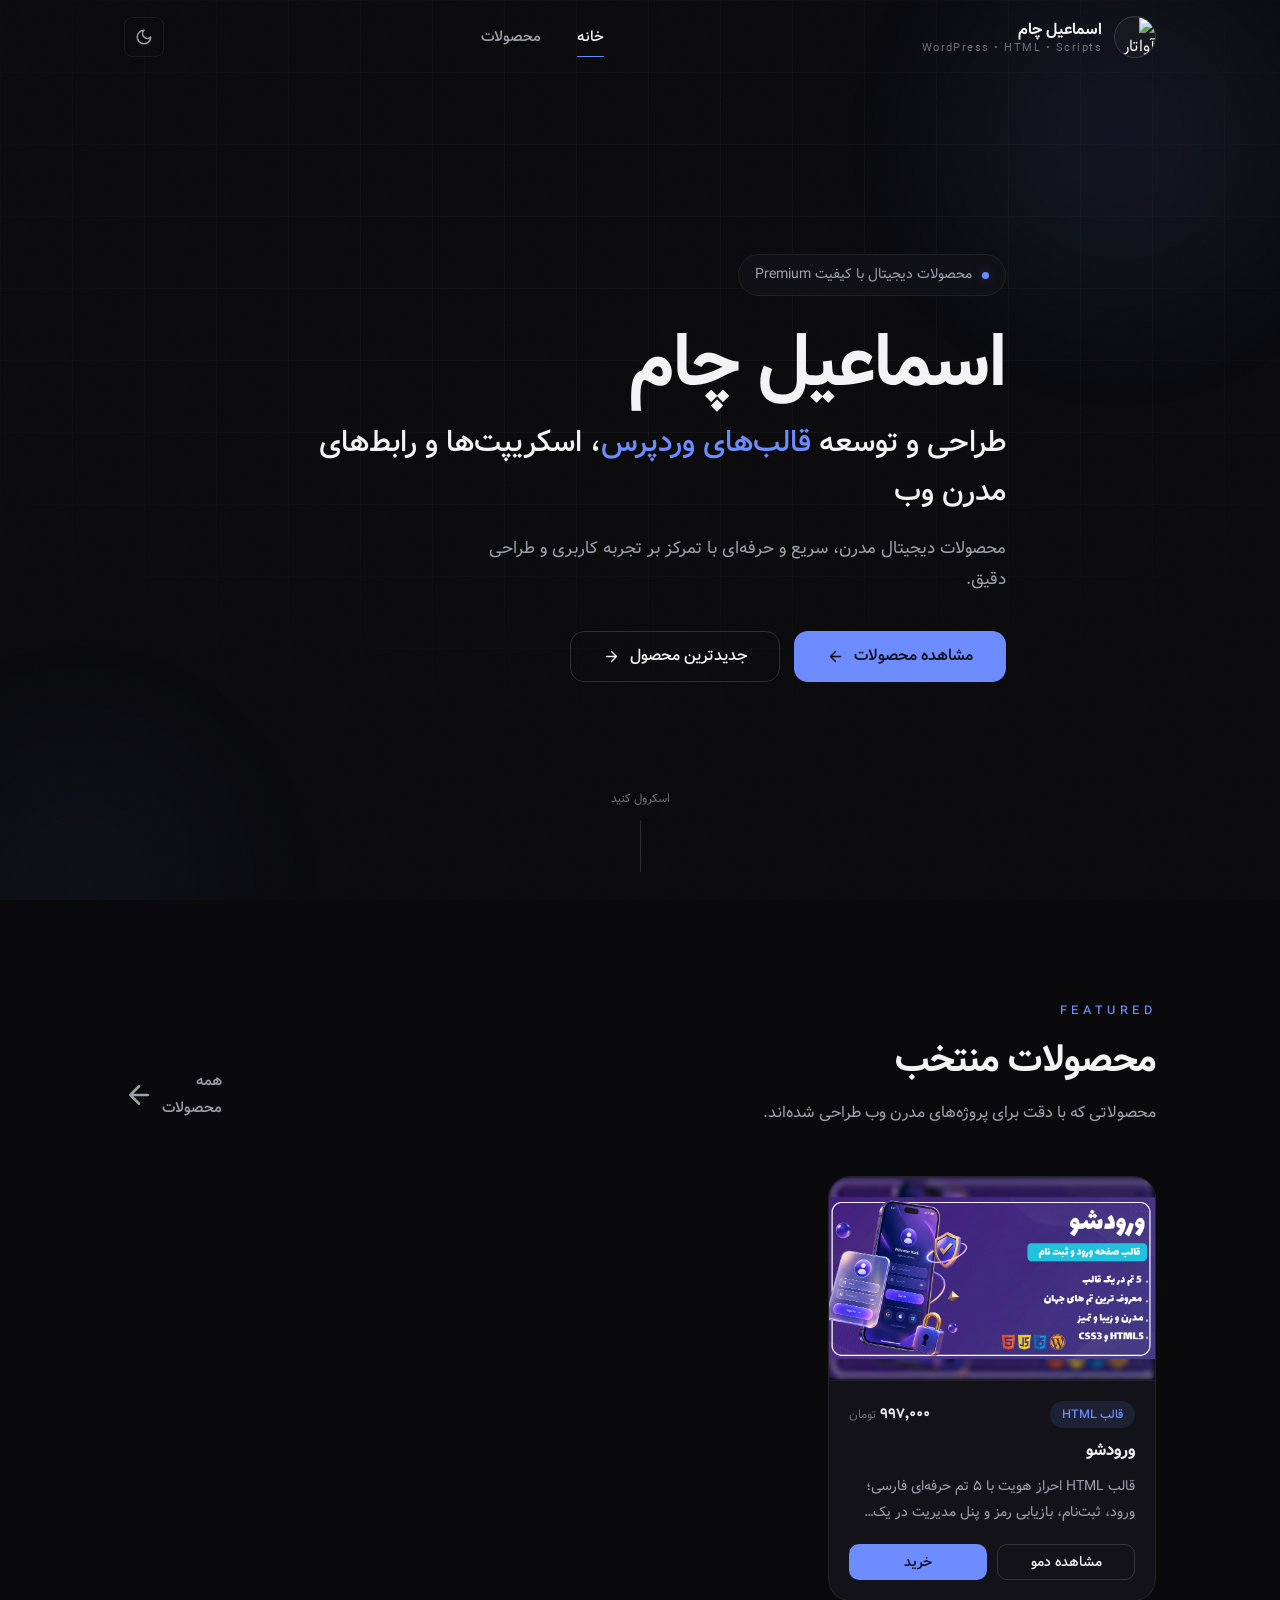
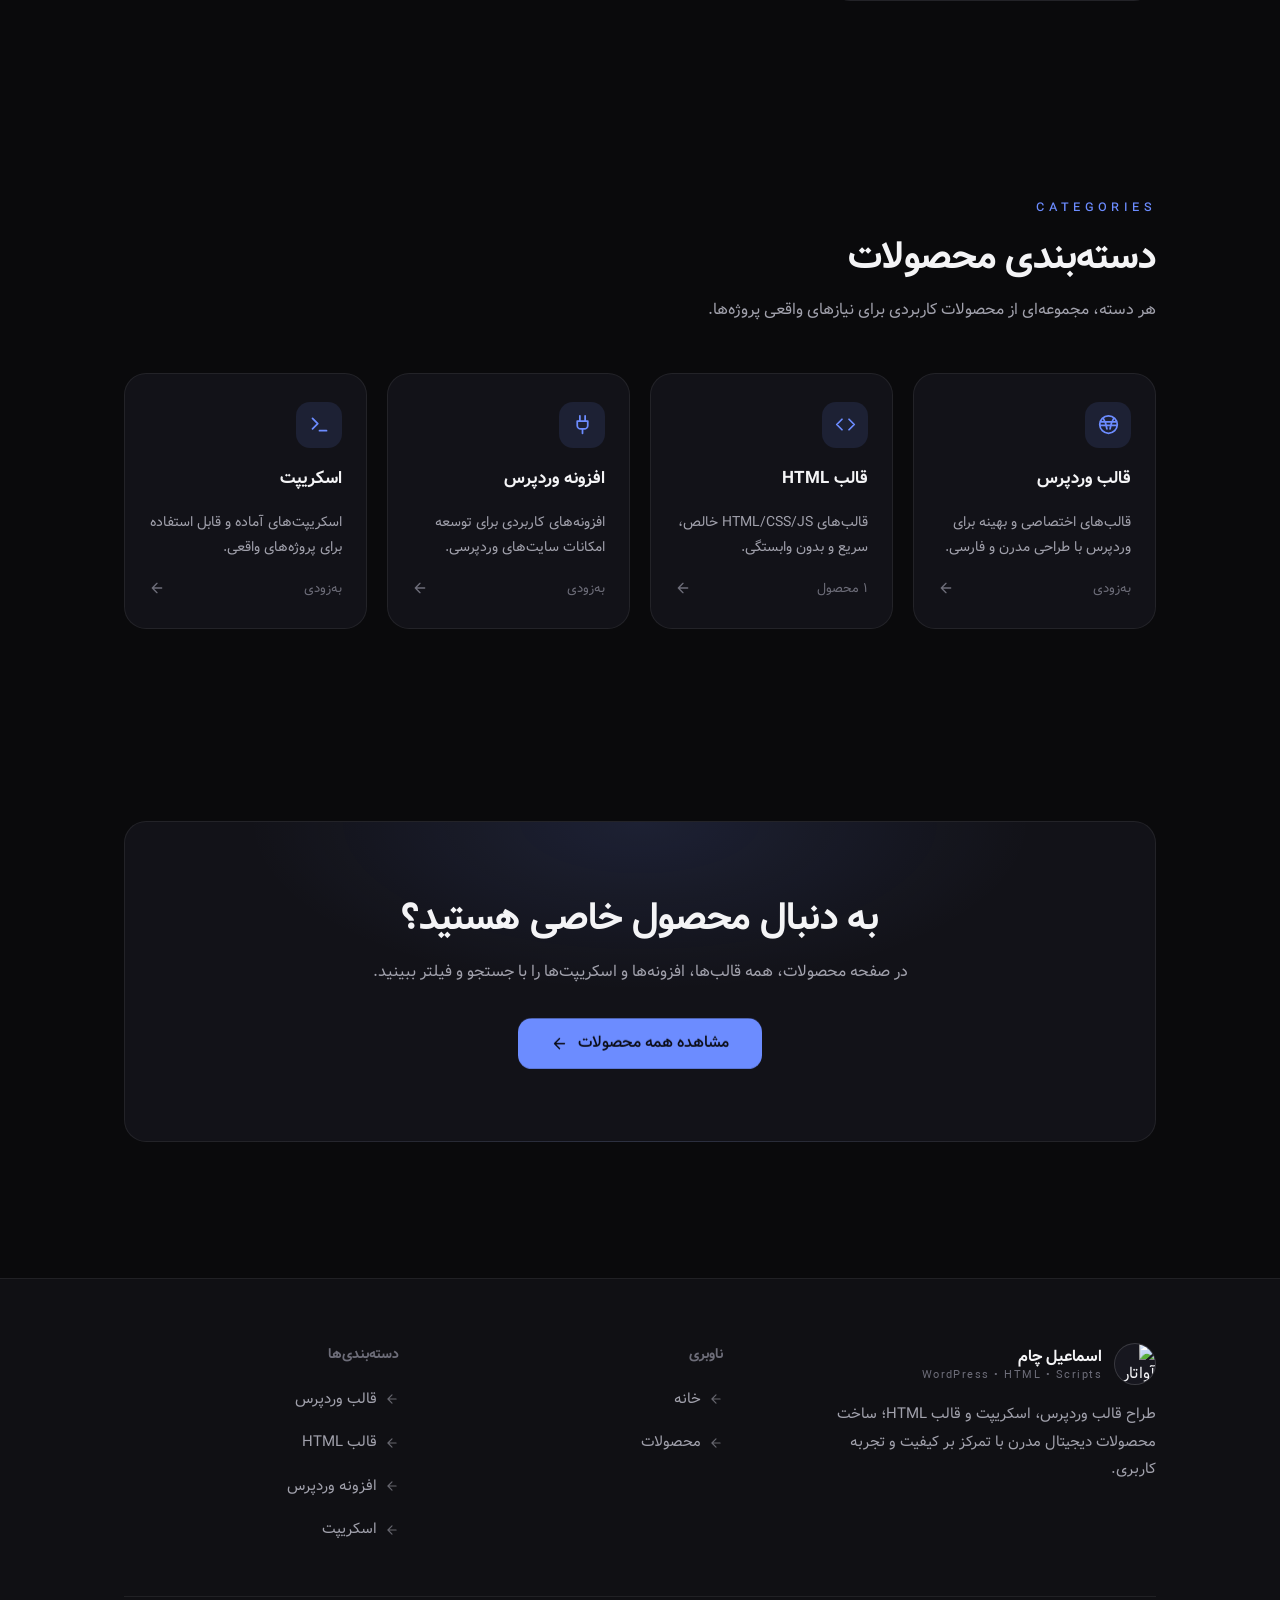
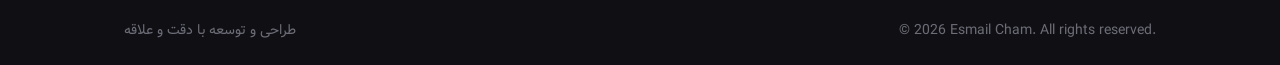
==== commit 8f5b37e9: "Add files via upload" ====
--- a/index.html
+++ b/index.html
@@ -206,7 +206,7 @@
   <script src="https://cdn.jsdelivr.net/npm/gsap@3.12.5/dist/gsap.min.js"></script>
   <script src="https://cdn.jsdelivr.net/npm/gsap@3.12.5/dist/ScrollTrigger.min.js"></script>
   <script src="js/products.js"></script>
-  <script src="js/main.js"></script>
+  <script src="js/main.js?v=1.1"></script>
   <script src="js/animations.js"></script>
 </body>
 </html>
